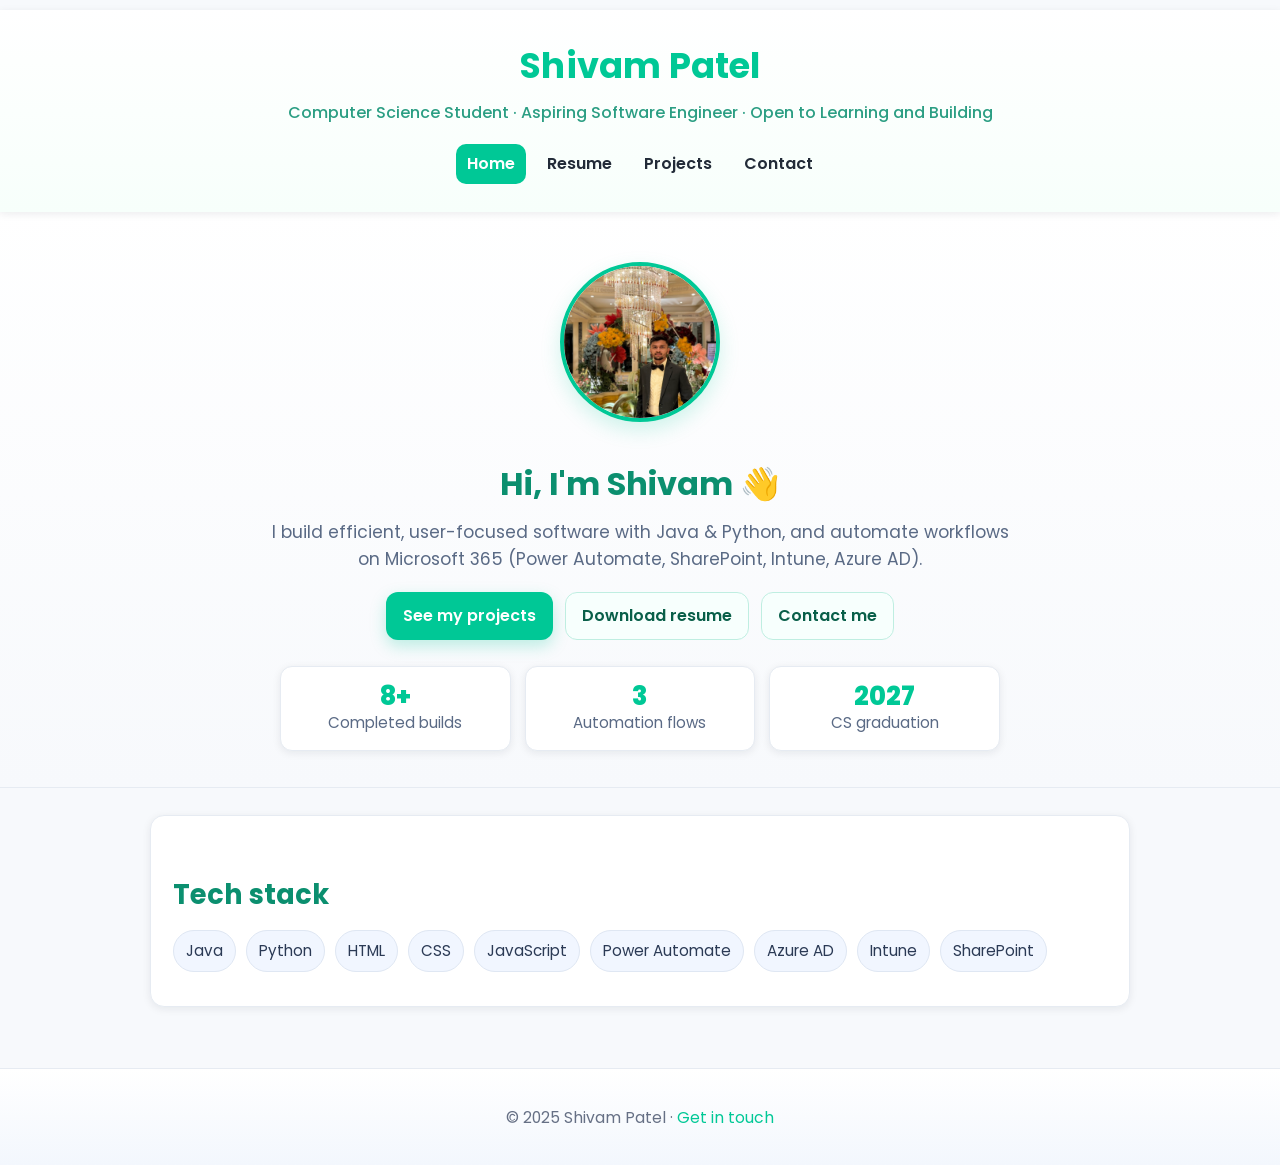
==== index.html @ fe66656a "Initial commit - resume website" ====
<!DOCTYPE html>
<html lang="en">
<head>
  <meta charset="UTF-8" />
  <title>Shivam Patel | Portfolio</title>
  <meta name="viewport" content="width=device-width, initial-scale=1" />
  <meta name="description" content="Shivam Patel — CS student building Java/Python projects and Microsoft 365 automations." />
  <link rel="stylesheet" href="style.css" />
  <link rel="icon" href="assets/favicon.png">
  <link href="https://fonts.googleapis.com/css2?family=Poppins:wght@400;600&display=swap" rel="stylesheet">
</head>
<body>
  <header class="reveal" data-anim="fade" data-onload data-delay="0">
    <h1>Shivam Patel</h1>
    <p>Computer Science Student · Aspiring Software Engineer · Open to Learning and Building</p>
    <nav>
      <a href="index.html" class="active">Home</a>
      <a href="about.html">Resume</a>
      <a href="projects.html">Projects</a>
      <a href="contact.html">Contact</a>
    </nav>
  </header>

  <main>
    <section class="hero reveal" data-anim="up" data-onload data-delay="120">
      <img src="assets/profile.jpeg" alt="Shivam Patel" class="profile-pic" />
      <h2>Hi, I'm Shivam 👋</h2>
      <p>
        I build efficient, user-focused software with Java & Python, and automate workflows on Microsoft 365 (Power Automate, SharePoint, Intune, Azure AD).
      </p>

      <div class="cta-row">
        <a class="btn btn-primary" href="projects.html">See my projects</a>
        <a class="btn btn-ghost" href="about.html">Download resume</a>
        <a class="btn btn-ghost" href="contact.html">Contact me</a>
      </div>

      <div class="hero-stats">
        <div><span class="stat">8+</span><span class="label">Completed builds</span></div>
        <div><span class="stat">3</span><span class="label">Automation flows</span></div>
        <div><span class="stat">2027</span><span class="label">CS graduation</span></div>
      </div>
    </section>

    <section class="about-me reveal" data-anim="scale" data-delay="180">
      <h2>Tech stack</h2>
      <div class="chip-row">
        <span class="chip">Java</span><span class="chip">Python</span><span class="chip">HTML</span>
        <span class="chip">CSS</span><span class="chip">JavaScript</span><span class="chip">Power Automate</span>
        <span class="chip">Azure AD</span><span class="chip">Intune</span><span class="chip">SharePoint</span>
      </div>
    </section>
  </main>

  <footer class="reveal" data-anim="fade" data-delay="120">
    <p>© 2025 Shivam Patel · <a href="contact.html">Get in touch</a></p>
  </footer>

  <script>
    // On-load reveals
    window.addEventListener('DOMContentLoaded', () => {
      document.querySelectorAll('.reveal[data-onload]').forEach(el => {
        const d = el.getAttribute('data-delay');
        if (d) el.style.setProperty('--delay', d + 'ms');
        el.classList.add('show');
      });
    });
    // Scroll reveals
    const io = new IntersectionObserver((entries) => {
      entries.forEach(e => {
        if (e.isIntersecting) {
          const d = e.target.getAttribute('data-delay');
          if (d) e.target.style.setProperty('--delay', d + 'ms');
          e.target.classList.add('show');
          io.unobserve(e.target);
        }
      });
    }, { threshold: 0.08 });
    document.querySelectorAll('.reveal:not(.show)').forEach(el => io.observe(el));
  </script>
</body>
</html>
---- style.css ----
/* Color system */
:root{
  --bg: #f7f9fc;              /* page background */
  --surface: #ffffff;          /* cards/sections/header/footer */
  --border: #e6ebf2;           /* soft borders */
  --text: #222b38;             /* main text */
  --muted: #5a6a85;           /* secondary text */
  --accent: #00c896;           /* primary mint */
  --accent-2: #00e6aa;         /* hover mint */
  --chip-bg: #f1f6ff;
  --chip-border: #dfe7f3;
  --shadow-sm: 0 2px 8px rgba(16, 24, 40, .08);
  --shadow-md: 0 8px 24px rgba(16, 24, 40, .10);
}

/* Reset & base */
* { box-sizing: border-box; }
html, body { margin:0; padding:0; }
html { scroll-behavior: smooth; }
body {
  font-family: 'Poppins', system-ui, -apple-system, Segoe UI, Roboto, sans-serif;
  background: var(--bg);
  color: var(--text);
  line-height: 1.6;
}

/* Links */
a { color: var(--accent); text-decoration: none; }
a:hover { color: var(--accent-2); }

/* Header (gradient + sticky) */
header{
  background: linear-gradient(180deg, #ffffff 0%, #f7fffb 100%);
  color: var(--accent);
  text-align: center;
  padding: 28px 20px;
  box-shadow: var(--shadow-sm);
  position: sticky;
  top: 0;
  z-index: 50;
  transition: box-shadow .18s ease, background-color .18s ease, transform .12s ease;
}
/* stronger shadow when page is scrolled */
header.is-scrolled{
  box-shadow: 0 8px 24px rgba(16,24,40,.12);
}

/* Footer (soft gradient) */
footer{
  background: linear-gradient(180deg, #ffffff 0%, #f3f7fd 100%);
  color: #667085;
  text-align: center;
  padding: 20px;
  margin-top: 50px;
  font-size: .98rem;
  border-top: 1px solid var(--border);
}

header h1 { margin: 0 0 6px; font-size: 2.2rem; letter-spacing: .2px; }
header p { margin: 0 0 10px; color: #2b9e83; font-weight: 500; }

nav { margin-top: 8px; display: inline-flex; gap: 10px; flex-wrap: wrap; }
nav a {
  color: var(--text);
  font-weight: 600;
  padding: 6px 10px;
  border-radius: 10px;
  border: 1px solid transparent;
  transition: background-color .18s ease, color .18s ease, border-color .18s ease, transform .12s ease;
}
nav a:hover { background:#f2fbf8; color:#087f5b; border-color:#cdefe5; transform: translateY(-1px); }
nav a.active { background: var(--accent); color:#fff; }

/* Hero */
.hero {
  text-align: center;
  padding: 60px 20px 36px;
  background: linear-gradient(180deg, var(--surface) 0%, var(--bg) 100%);
  border-bottom: 1px solid var(--border);
}
.profile-pic{
  width: 160px; height: 160px; border-radius: 50%; object-fit: cover;
  margin-bottom: 18px; border: 4px solid var(--accent);
  box-shadow: 0 8px 20px rgba(0,200,150,.18);
}
.hero h2 { font-size: 2rem; color: #0b8f6f; margin: 10px 0; }
.hero p {
  max-width: 760px; margin: 0 auto; color: var(--muted); font-size: 1.08rem;
}

/* Sections / containers */
.about-me, .container{
  background: var(--surface);
  max-width: 980px;
  margin: 28px auto;
  padding: 34px 22px;
  text-align: left;
  border-radius: 14px;
  border: 1px solid var(--border);
  box-shadow: var(--shadow-sm);
}
.about-me h2, .container h2{
  color: #0b8f6f; margin-bottom: 14px; font-size: 1.7rem;
}
.about-me p, .container p, .container li { color: var(--text); }
.container ul { list-style: disc; padding-left: 20px; }

/* Buttons */
.btn{
  display:inline-block; padding:10px 16px; border-radius:12px;
  font-weight:600; text-decoration:none; border:1px solid transparent;
  transition:transform .12s ease, background-color .18s ease, border-color .18s ease, color .18s ease, box-shadow .18s ease;
  will-change: transform;
}
.btn:hover { transform: translateY(-1px); }
.btn:active { transform: translateY(0); opacity:.95; }
.btn-primary{ background: var(--accent); color:#fff; box-shadow: 0 6px 16px rgba(0,200,150,.25); }
.btn-primary:hover{ background: var(--accent-2); }
.btn-ghost{ background: #f7fffd; color:#095f49; border-color:#bfeee1; }
.btn-ghost:hover{ background:#effaf7; border-color:#96e7d3; }
.btn-small{ padding:8px 12px; font-size:.95rem; }
.cta-row{ margin-top:18px; display:flex; gap:12px; justify-content:center; flex-wrap:wrap; }

/* Hero stats */
.hero-stats{
  margin: 26px auto 0;
  display:grid; grid-template-columns: repeat(3, minmax(120px,1fr)); gap:14px;
  max-width: 720px;
}
.hero-stats > div{
  background: var(--surface);
  border: 1px solid var(--border);
  border-radius: 12px;
  padding: 14px 10px;
  box-shadow: var(--shadow-sm);
}
.hero-stats .stat{ display:block; font-size:1.6rem; color: var(--accent); font-weight: 800; line-height:1.2; }
.hero-stats .label{ display:block; font-size:.95rem; color: var(--muted); }

/* Chips */
.chip-row{ display:flex; flex-wrap:wrap; gap:10px; }
.chip{
  background: var(--chip-bg);
  border: 1px solid var(--chip-border);
  padding:8px 12px; border-radius:999px; font-size:.95rem; color:#2b3a55;
}

/* Project filters + cards */
.filters{ display:flex; gap:8px; margin: 6px 0 18px; flex-wrap:wrap; }
.pill{
  background:#f2f6ff; border:1px solid #d8e2f1; color:#2b3a55;
  padding:8px 12px; border-radius:999px; cursor:pointer; font-weight:600;
  transition: border-color .18s ease, background-color .18s ease, transform .12s ease;
}
.pill:hover{ border-color:#b7c8e6; transform: translateY(-1px); }
.pill.active{ background:#e9fff8; border-color:#bfeee1; color:#095f49; }

.card-grid{ display:grid; grid-template-columns:repeat(auto-fit, minmax(260px,1fr)); gap:16px; }
.card{
  background: var(--surface);
  border:1px solid var(--border);
  border-radius:14px; padding:18px;
  box-shadow: var(--shadow-md);
  transition: transform .15s ease, border-color .18s ease, box-shadow .18s ease;
}
.card:hover{ transform: translateY(-4px); border-color:#cfe2ff; box-shadow: 0 12px 28px rgba(16,24,40,.12); }
.card h3{ margin-top:0; color:#0b8f6f; }
.card p{ color: var(--muted); }
.tags{ display:flex; gap:8px; margin:10px 0 14px; }
.tags span{
  font-size:.85rem; background:#f7faff; border:1px solid #e0e7f5;
  padding:4px 8px; border-radius:999px; color:#486090;
}

/* Contact list */
.contact-list{ list-style:none; padding-left:0; }
.contact-list li{ margin-bottom: 14px; display:flex; align-items:center; gap:10px; }
.contact-list i{ color: var(--accent); }

/* Animations (on-load + scroll) */
@keyframes fade-in-up { from { opacity:0; transform: translateY(14px);} to { opacity:1; transform: translateY(0);} }
@keyframes fade-in { from { opacity: 0;} to { opacity: 1;} }
@keyframes scale-in { from { opacity: 0; transform: scale(.98);} to { opacity: 1; transform: scale(1);} }

.reveal{ opacity:0; transform: translateY(10px); will-change: transform, opacity; }
.reveal.show[data-anim="up"] { animation: fade-in-up .6s ease-out forwards; }
.reveal.show[data-anim="fade"] { animation: fade-in .5s ease-out forwards; }
.reveal.show[data-anim="scale"]{ animation: scale-in .45s ease-out forwards; }
.reveal.show{ animation-delay: var(--delay, 0ms); }

/* Motion accessibility */
@media (prefers-reduced-motion: reduce){
  .btn, .card, nav a { transition: none; }
  .reveal{ opacity:1; transform:none; }
  .reveal.show{ animation: none !important; }
}

/* Responsive */
@media (max-width: 768px){
  header h1{ font-size: 1.8rem; }
  .hero h2{ font-size: 1.5rem; }
  nav a{ padding:6px 9px; }
  .about-me, .container{ padding: 28px 18px; }
  .hero-stats{ grid-template-columns: 1fr 1fr 1fr; }
}
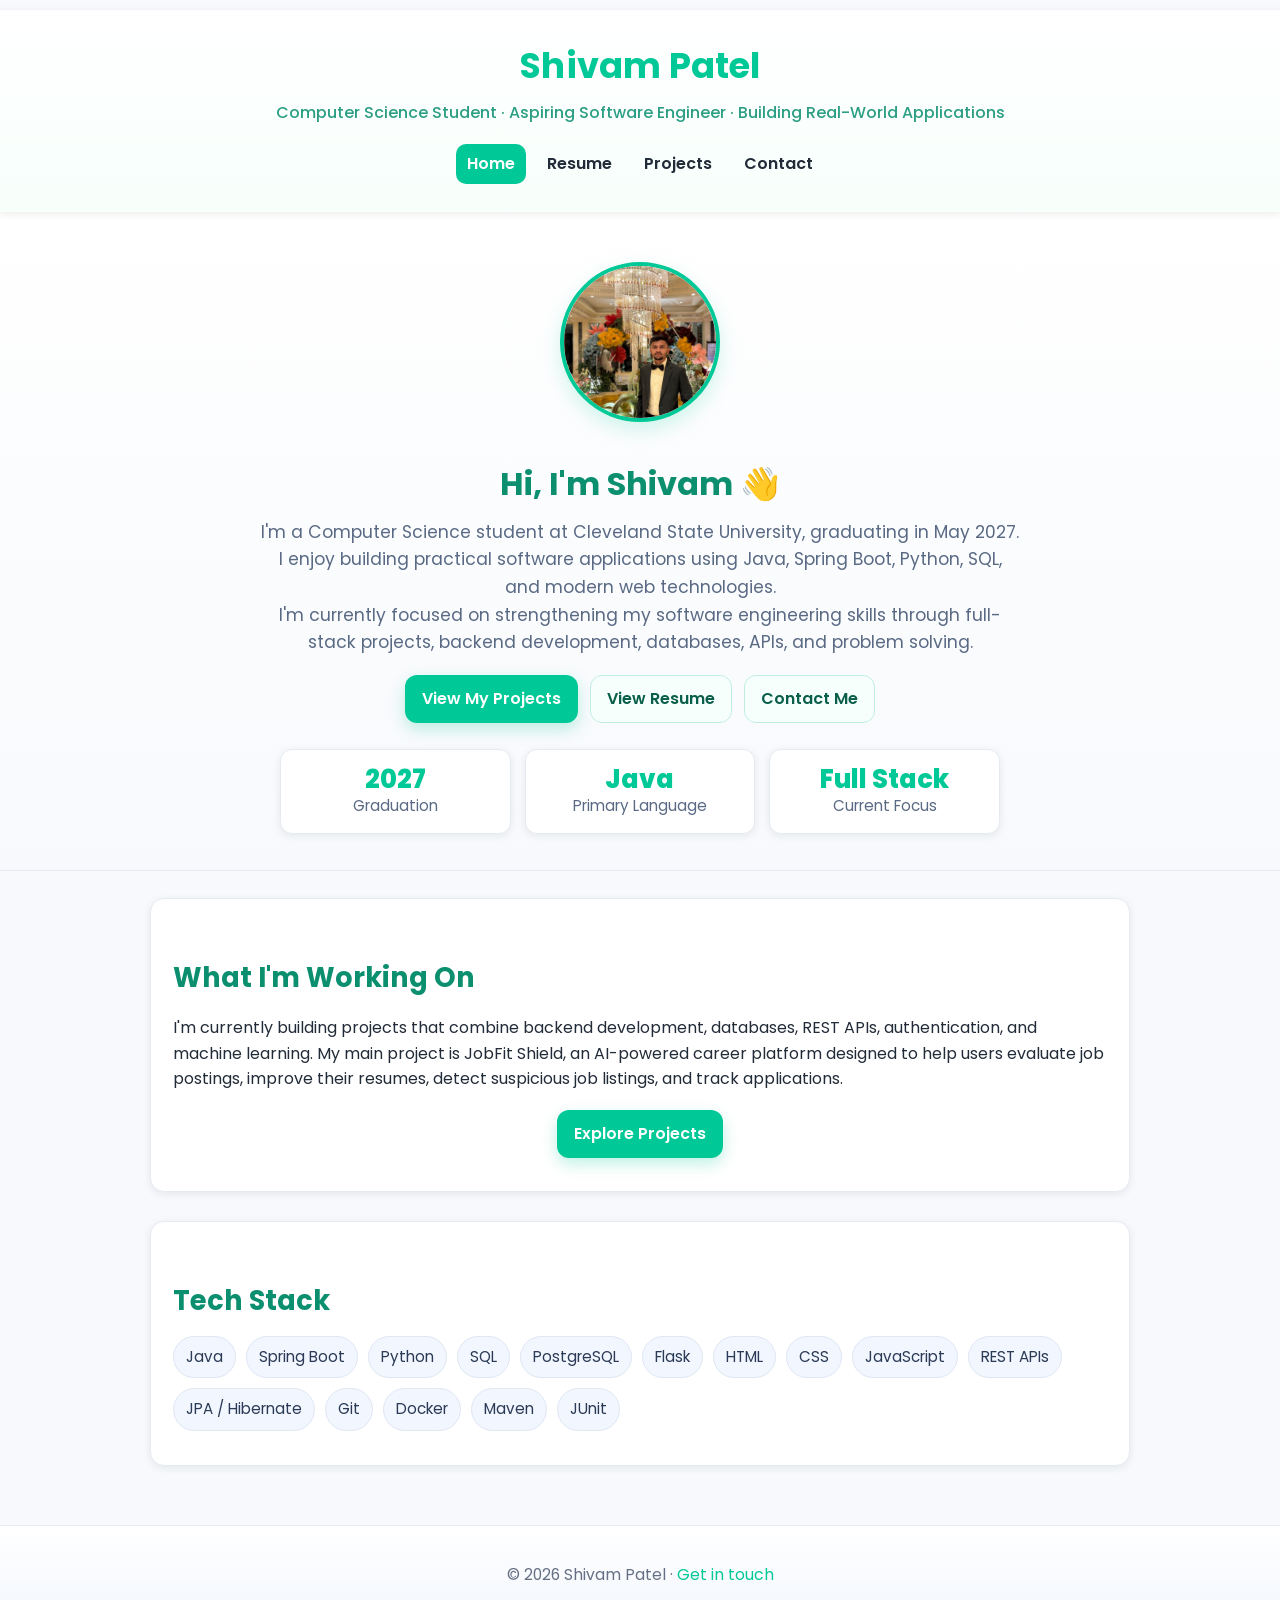
==== commit 02268159: "Update portfolio homepage" ====
--- a/index.html
+++ b/index.html
@@ -2,81 +2,261 @@
 <html lang="en">
 <head>
   <meta charset="UTF-8" />
-  <title>Shivam Patel | Portfolio</title>
+  <title>Shivam Patel | Software Engineer Portfolio</title>
   <meta name="viewport" content="width=device-width, initial-scale=1" />
-  <meta name="description" content="Shivam Patel — CS student building Java/Python projects and Microsoft 365 automations." />
+
+  <meta
+    name="description"
+    content="Shivam Patel — Computer Science student and aspiring software engineer building full-stack applications with Java, Spring Boot, Python, PostgreSQL, and modern web technologies."
+  />
+
   <link rel="stylesheet" href="style.css" />
   <link rel="icon" href="assets/favicon.png">
-  <link href="https://fonts.googleapis.com/css2?family=Poppins:wght@400;600&display=swap" rel="stylesheet">
+
+  <link
+    href="https://fonts.googleapis.com/css2?family=Poppins:wght@400;500;600;700&display=swap"
+    rel="stylesheet"
+  >
 </head>
+
 <body>
+
   <header class="reveal" data-anim="fade" data-onload data-delay="0">
+
     <h1>Shivam Patel</h1>
-    <p>Computer Science Student · Aspiring Software Engineer · Open to Learning and Building</p>
+
+    <p>
+      Computer Science Student · Aspiring Software Engineer · Building Real-World Applications
+    </p>
+
     <nav>
       <a href="index.html" class="active">Home</a>
       <a href="about.html">Resume</a>
       <a href="projects.html">Projects</a>
       <a href="contact.html">Contact</a>
     </nav>
+
   </header>
 
+
   <main>
+
+    <!-- HERO SECTION -->
     <section class="hero reveal" data-anim="up" data-onload data-delay="120">
-      <img src="assets/profile.jpeg" alt="Shivam Patel" class="profile-pic" />
+
+      <img
+        src="assets/profile.jpeg"
+        alt="Shivam Patel"
+        class="profile-pic"
+      />
+
       <h2>Hi, I'm Shivam 👋</h2>
+
       <p>
-        I build efficient, user-focused software with Java & Python, and automate workflows on Microsoft 365 (Power Automate, SharePoint, Intune, Azure AD).
+        I'm a Computer Science student at Cleveland State University,
+        graduating in May 2027. I enjoy building practical software
+        applications using Java, Spring Boot, Python, SQL, and modern
+        web technologies.
       </p>
 
+      <p>
+        I'm currently focused on strengthening my software engineering
+        skills through full-stack projects, backend development,
+        databases, APIs, and problem solving.
+      </p>
+
+
+      <!-- BUTTONS -->
       <div class="cta-row">
-        <a class="btn btn-primary" href="projects.html">See my projects</a>
-        <a class="btn btn-ghost" href="about.html">Download resume</a>
-        <a class="btn btn-ghost" href="contact.html">Contact me</a>
-      </div>
-
+
+        <a
+          class="btn btn-primary"
+          href="projects.html"
+        >
+          View My Projects
+        </a>
+
+        <a
+          class="btn btn-ghost"
+          href="about.html"
+        >
+          View Resume
+        </a>
+
+        <a
+          class="btn btn-ghost"
+          href="contact.html"
+        >
+          Contact Me
+        </a>
+
+      </div>
+
+
+      <!-- QUICK INFO -->
       <div class="hero-stats">
-        <div><span class="stat">8+</span><span class="label">Completed builds</span></div>
-        <div><span class="stat">3</span><span class="label">Automation flows</span></div>
-        <div><span class="stat">2027</span><span class="label">CS graduation</span></div>
-      </div>
+
+        <div>
+          <span class="stat">2027</span>
+          <span class="label">Graduation</span>
+        </div>
+
+        <div>
+          <span class="stat">Java</span>
+          <span class="label">Primary Language</span>
+        </div>
+
+        <div>
+          <span class="stat">Full Stack</span>
+          <span class="label">Current Focus</span>
+        </div>
+
+      </div>
+
     </section>
 
-    <section class="about-me reveal" data-anim="scale" data-delay="180">
-      <h2>Tech stack</h2>
+
+
+    <!-- ABOUT SECTION -->
+    <section
+      class="about-me reveal"
+      data-anim="scale"
+      data-delay="180"
+    >
+
+      <h2>What I'm Working On</h2>
+
+      <p>
+        I'm currently building projects that combine backend development,
+        databases, REST APIs, authentication, and machine learning.
+        My main project is JobFit Shield, an AI-powered career platform
+        designed to help users evaluate job postings, improve their
+        resumes, detect suspicious job listings, and track applications.
+      </p>
+
+      <div class="cta-row">
+
+        <a
+          class="btn btn-primary"
+          href="projects.html"
+        >
+          Explore Projects
+        </a>
+
+      </div>
+
+    </section>
+
+
+
+    <!-- TECH STACK -->
+    <section
+      class="about-me reveal"
+      data-anim="scale"
+      data-delay="220"
+    >
+
+      <h2>Tech Stack</h2>
+
       <div class="chip-row">
-        <span class="chip">Java</span><span class="chip">Python</span><span class="chip">HTML</span>
-        <span class="chip">CSS</span><span class="chip">JavaScript</span><span class="chip">Power Automate</span>
-        <span class="chip">Azure AD</span><span class="chip">Intune</span><span class="chip">SharePoint</span>
-      </div>
+
+        <span class="chip">Java</span>
+        <span class="chip">Spring Boot</span>
+        <span class="chip">Python</span>
+        <span class="chip">SQL</span>
+
+        <span class="chip">PostgreSQL</span>
+        <span class="chip">Flask</span>
+
+        <span class="chip">HTML</span>
+        <span class="chip">CSS</span>
+        <span class="chip">JavaScript</span>
+
+        <span class="chip">REST APIs</span>
+        <span class="chip">JPA / Hibernate</span>
+
+        <span class="chip">Git</span>
+        <span class="chip">Docker</span>
+        <span class="chip">Maven</span>
+        <span class="chip">JUnit</span>
+
+      </div>
+
     </section>
+
+
   </main>
 
-  <footer class="reveal" data-anim="fade" data-delay="120">
-    <p>© 2025 Shivam Patel · <a href="contact.html">Get in touch</a></p>
+
+
+  <footer
+    class="reveal"
+    data-anim="fade"
+    data-delay="120"
+  >
+
+    <p>
+      © 2026 Shivam Patel ·
+      <a href="contact.html">Get in touch</a>
+    </p>
+
   </footer>
 
+
+
   <script>
-    // On-load reveals
+
+    // On-load animation
     window.addEventListener('DOMContentLoaded', () => {
-      document.querySelectorAll('.reveal[data-onload]').forEach(el => {
-        const d = el.getAttribute('data-delay');
-        if (d) el.style.setProperty('--delay', d + 'ms');
-        el.classList.add('show');
+
+      document
+        .querySelectorAll('.reveal[data-onload]')
+        .forEach(el => {
+
+          const delay = el.getAttribute('data-delay');
+
+          if (delay) {
+            el.style.setProperty('--delay', delay + 'ms');
+          }
+
+          el.classList.add('show');
+
+        });
+
+    });
+
+
+    // Scroll animation
+    const observer = new IntersectionObserver((entries) => {
+
+      entries.forEach(entry => {
+
+        if (entry.isIntersecting) {
+
+          const delay = entry.target.getAttribute('data-delay');
+
+          if (delay) {
+            entry.target.style.setProperty('--delay', delay + 'ms');
+          }
+
+          entry.target.classList.add('show');
+
+          observer.unobserve(entry.target);
+
+        }
+
       });
+
+    }, {
+      threshold: 0.08
     });
-    // Scroll reveals
-    const io = new IntersectionObserver((entries) => {
-      entries.forEach(e => {
-        if (e.isIntersecting) {
-          const d = e.target.getAttribute('data-delay');
-          if (d) e.target.style.setProperty('--delay', d + 'ms');
-          e.target.classList.add('show');
-          io.unobserve(e.target);
-        }
-      });
-    }, { threshold: 0.08 });
-    document.querySelectorAll('.reveal:not(.show)').forEach(el => io.observe(el));
+
+
+    document
+      .querySelectorAll('.reveal:not(.show)')
+      .forEach(el => observer.observe(el));
+
   </script>
+
 </body>
-</html>
+</html>
